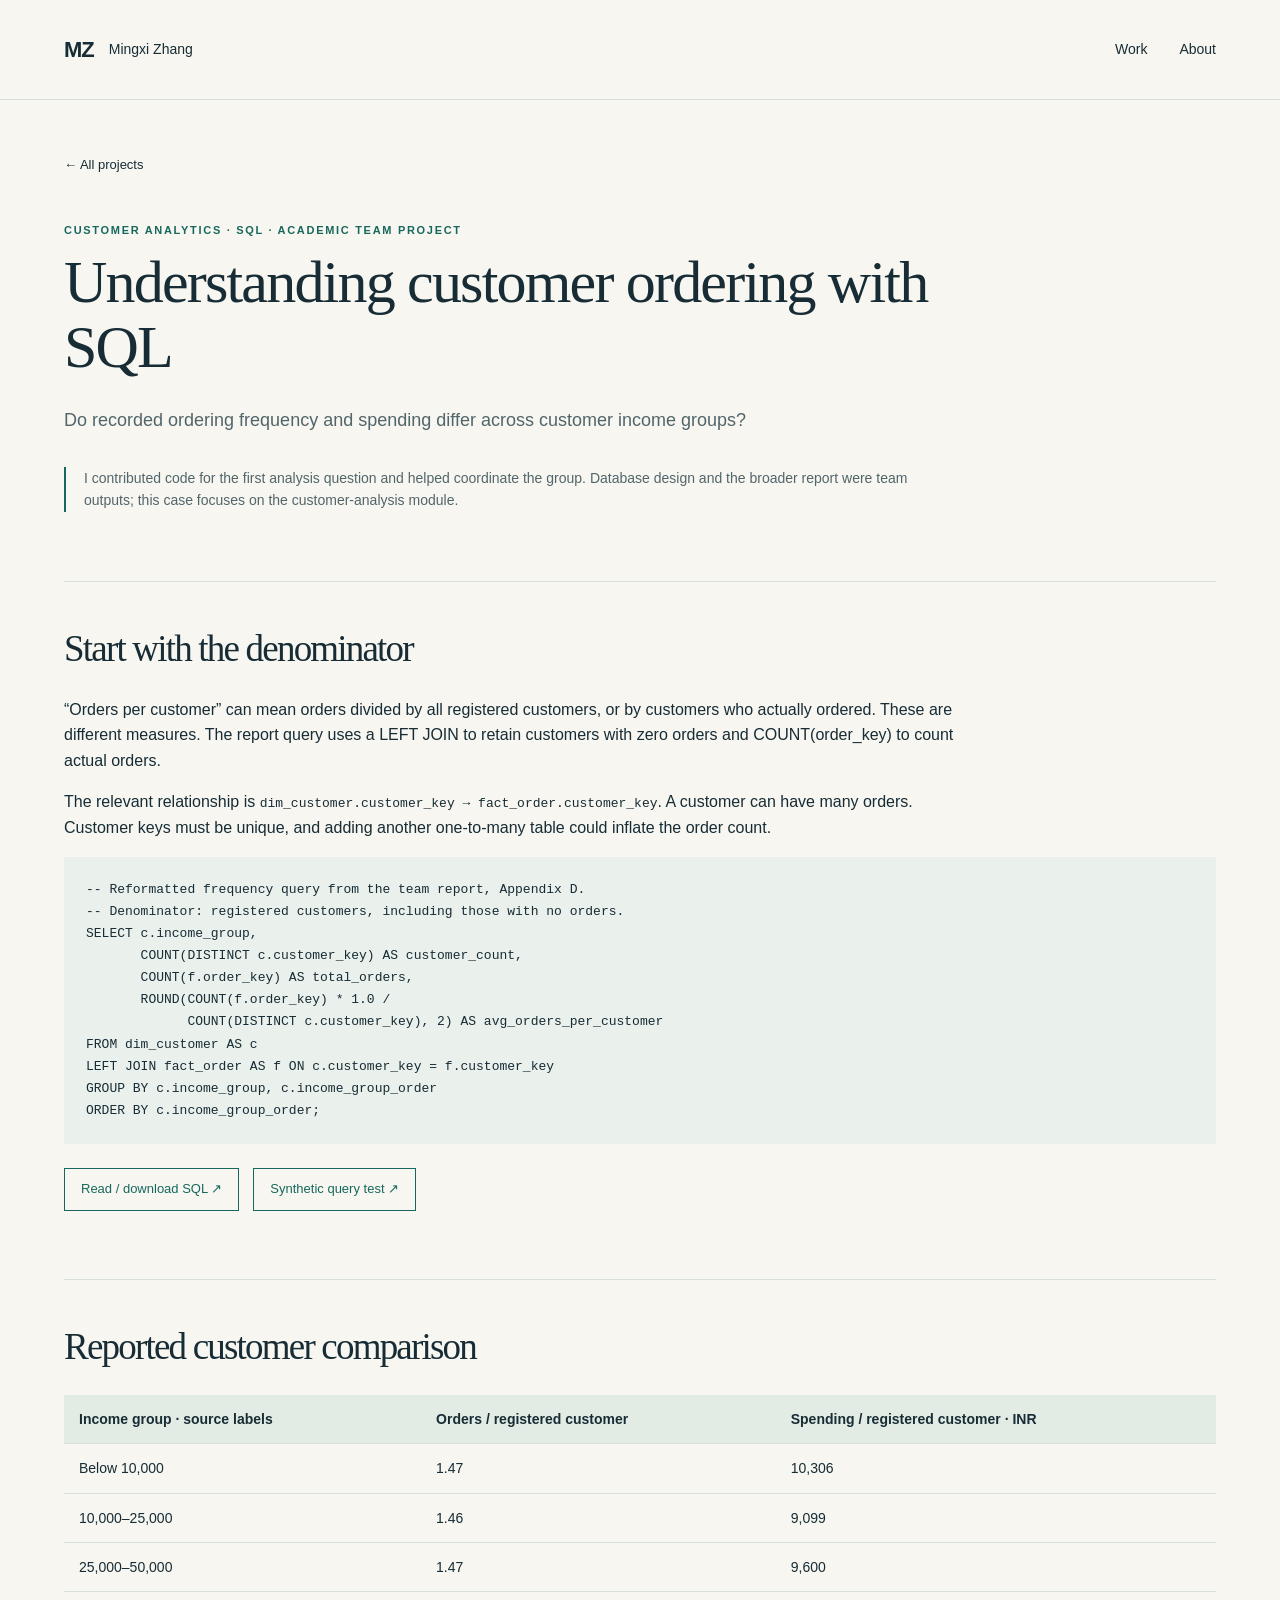
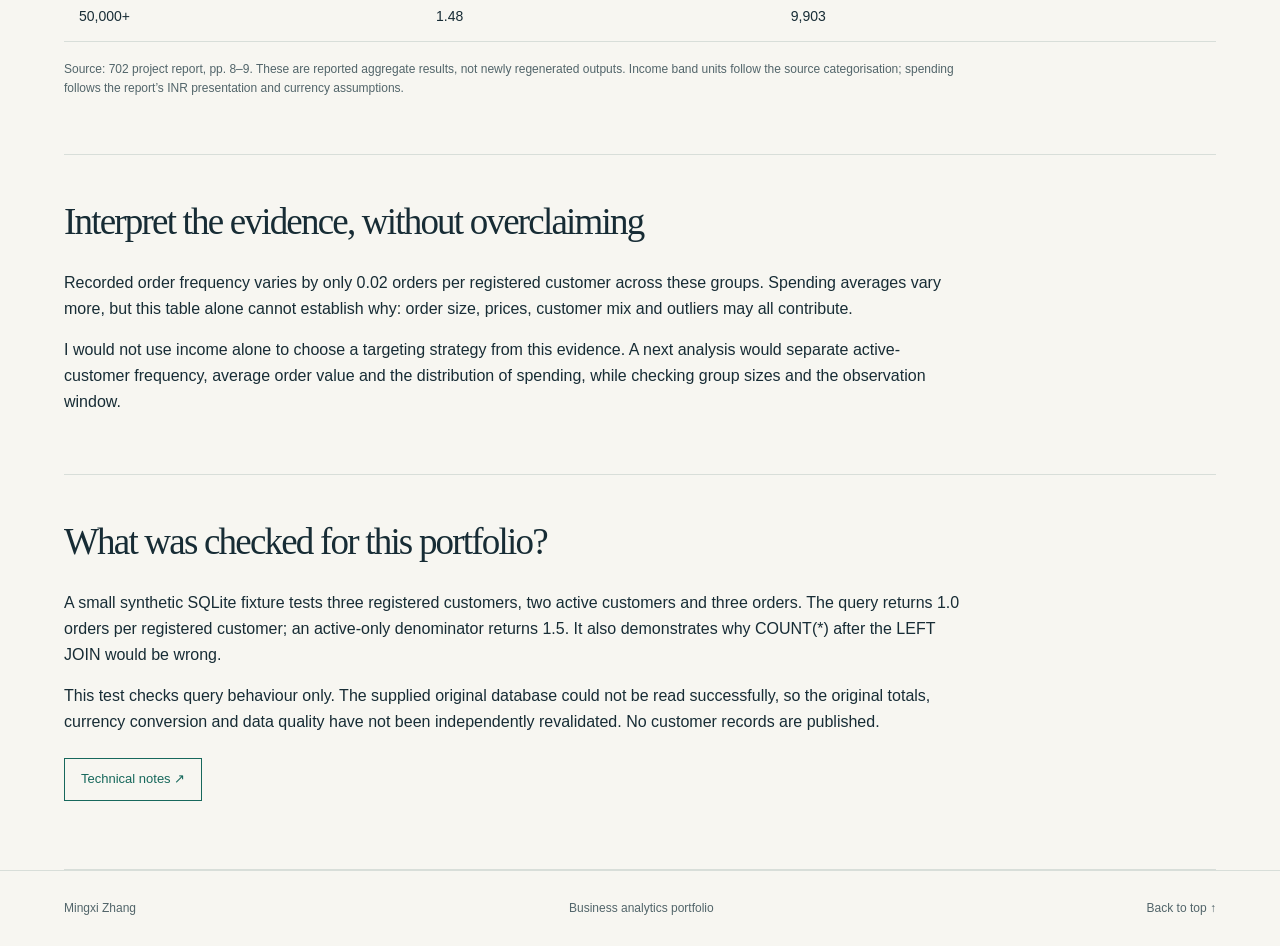
==== customer-sql.html @ ab1c341a "Publish current portfolio" ====
<!doctype html><html lang="en"><head><meta charset="utf-8"><meta name="viewport" content="width=device-width,initial-scale=1"><meta name="description" content="Customer analysis with SQL — Mingxi Zhang's analytics portfolio"><title>Customer analysis with SQL | Mingxi Zhang</title><link rel="stylesheet" href="style.css"></head><body id="top"><a class="skip" href="#main">Skip to content</a><header><a class="brand" href="index.html">MZ<span>Mingxi Zhang</span></a><nav aria-label="Main"><a href="index.html#work">Work</a><a href="index.html#about">About</a></nav></header><main id="main"><section class="case-hero"><a class="back" href="index.html#work">← All projects</a><p class="eyebrow">Customer analytics · SQL · Academic team project</p><h1>Understanding customer ordering with SQL</h1><p class="intro">Do recorded ordering frequency and spending differ across customer income groups?</p><p class="ownership">I contributed code for the first analysis question and helped coordinate the group. Database design and the broader report were team outputs; this case focuses on the customer-analysis module.</p></section><section class="evidence"><h2>Start with the denominator</h2><p>“Orders per customer” can mean orders divided by all registered customers, or by customers who actually ordered. These are different measures. The report query uses a LEFT JOIN to retain customers with zero orders and COUNT(order_key) to count actual orders.</p><p>The relevant relationship is <code>dim_customer.customer_key → fact_order.customer_key</code>. A customer can have many orders. Customer keys must be unique, and adding another one-to-many table could inflate the order count.</p><pre><code>-- Reformatted frequency query from the team report, Appendix D.
-- Denominator: registered customers, including those with no orders.
SELECT c.income_group,
       COUNT(DISTINCT c.customer_key) AS customer_count,
       COUNT(f.order_key) AS total_orders,
       ROUND(COUNT(f.order_key) * 1.0 /
             COUNT(DISTINCT c.customer_key), 2) AS avg_orders_per_customer
FROM dim_customer AS c
LEFT JOIN fact_order AS f ON c.customer_key = f.customer_key
GROUP BY c.income_group, c.income_group_order
ORDER BY c.income_group_order;
</code></pre><div class="resource-links"><a href="examples/customer-sql/frequency.sql">Read / download SQL ↗</a><a href="examples/customer-sql/verify_sql.py">Synthetic query test ↗</a></div></section><section class="evidence"><h2>Reported customer comparison</h2><div class="table-wrap"><table><thead><tr><th scope="col">Income group · source labels</th><th scope="col">Orders / registered customer</th><th scope="col">Spending / registered customer · INR</th></tr></thead><tbody><tr><td>Below 10,000</td><td>1.47</td><td>10,306</td></tr><tr><td>10,000–25,000</td><td>1.46</td><td>9,099</td></tr><tr><td>25,000–50,000</td><td>1.47</td><td>9,600</td></tr><tr><td>50,000+</td><td>1.48</td><td>9,903</td></tr></tbody></table></div><p class="source">Source: 702 project report, pp. 8–9. These are reported aggregate results, not newly regenerated outputs. Income band units follow the source categorisation; spending follows the report’s INR presentation and currency assumptions.</p></section><section class="evidence"><h2>Interpret the evidence, without overclaiming</h2><p>Recorded order frequency varies by only 0.02 orders per registered customer across these groups. Spending averages vary more, but this table alone cannot establish why: order size, prices, customer mix and outliers may all contribute.</p><p>I would not use income alone to choose a targeting strategy from this evidence. A next analysis would separate active-customer frequency, average order value and the distribution of spending, while checking group sizes and the observation window.</p></section><section class="evidence"><h2>What was checked for this portfolio?</h2><p>A small synthetic SQLite fixture tests three registered customers, two active customers and three orders. The query returns 1.0 orders per registered customer; an active-only denominator returns 1.5. It also demonstrates why COUNT(*) after the LEFT JOIN would be wrong.</p><p>This test checks query behaviour only. The supplied original database could not be read successfully, so the original totals, currency conversion and data quality have not been independently revalidated. No customer records are published.</p><div class="resource-links"><a href="examples/customer-sql/README.md">Technical notes ↗</a></div></section></main><footer><span>Mingxi Zhang</span><span>Business analytics portfolio</span><a href="#top">Back to top ↑</a></footer></body></html>
---- style.css ----
:root{--ink:#172c35;--muted:#52656a;--paper:#f7f6f1;--line:#d8ded9;--accent:#17685c;--mint:#e2ece5}*{box-sizing:border-box}html{scroll-behavior:smooth;scroll-padding-top:36px}body{margin:0;background:var(--paper);color:var(--ink);font-family:Arial,Helvetica,sans-serif;line-height:1.6}a{color:inherit;text-decoration:none}a:focus-visible{outline:3px solid var(--accent);outline-offset:6px}header,main,footer{max-width:1280px;margin:auto;padding-left:64px;padding-right:64px}header{display:flex;align-items:center;justify-content:space-between;height:100px;border-bottom:1px solid var(--line)}.brand{display:flex;gap:15px;align-items:center;font-weight:bold;font-size:22px;letter-spacing:-1px}.brand span{font-size:14px;letter-spacing:0;font-weight:normal}nav{display:flex;gap:32px;font-size:14px}nav a:hover,.back:hover,.case-next a:hover{text-decoration:underline}.eyebrow,.small-label{font-size:11px;letter-spacing:1.7px;text-transform:uppercase;font-weight:bold;color:var(--accent)}h1,h2,h3,p{margin-top:0}h1,h2{font-family:Georgia,'Times New Roman',serif;font-weight:normal;letter-spacing:-1.8px}h1{font-size:66px;line-height:1.08;margin-bottom:26px}h2{font-size:37px;line-height:1.22;margin-bottom:26px}h3{font-size:20px;line-height:1.35;letter-spacing:-.4px}.intro{font-size:18px;color:var(--muted);max-width:610px}.hero{display:grid;grid-template-columns:1.7fr 1fr;gap:75px;padding:92px 0 82px}.button{display:inline-flex;gap:35px;background:var(--ink);color:white;padding:14px 22px;margin-top:18px;font-size:14px}.button:hover{background:var(--accent)}.hero-note{align-self:center;border-left:2px solid var(--accent);padding:28px 0 28px 32px}.hero-note p{font-size:23px;line-height:1.7;margin:20px 0 26px}.note-bottom{font-size:12px;color:var(--muted)}.section-head{display:flex;justify-content:space-between;gap:25px;align-items:end}.section-head>p{color:var(--muted);font-size:13px}.projects{display:grid;grid-template-columns:repeat(3,1fr);gap:22px}.project{display:flex;flex-direction:column;background:#fff;border:1px solid var(--line);padding:24px;transition:transform .2s,border-color .2s}.project:hover{transform:translateY(-5px);border-color:var(--accent)}.card-top{display:flex;justify-content:space-between;gap:12px}.card-top .eyebrow{font-size:9px;letter-spacing:1px}.arrow{font-size:24px}.visual{background:var(--mint);margin:20px -24px 25px;padding:25px 14px;min-height:175px;display:grid;place-items:center}.project-1 .visual{background:#e9e9e1}.project-2 .visual{background:#e2e9ec}.mini-model{width:100%;max-width:275px;text-align:center;font-size:10px}.mini-model>span{display:inline-block;border:1px solid #8aa49a;padding:7px 18px;background:rgba(255,255,255,.5)}.branches{display:flex;gap:8px;justify-content:center;padding:16px 0;position:relative}.branches:before,.branches:after{content:'';position:absolute;height:16px;width:1px;background:#8aa49a;left:50%}.branches:before{top:0}.branches:after{bottom:0}.branches b{padding:7px 8px;background:#fff;border:1px solid #b5c4bc;font-weight:normal;flex:1}.project h3{min-height:54px}.project p{font-size:14px;color:var(--muted)}.card-bottom{margin-top:auto;border-top:1px solid var(--line);padding-top:15px;display:flex;flex-direction:column;gap:16px;font-size:10px;color:var(--muted)}.card-bottom span:last-child{font-size:13px;font-weight:bold;color:var(--ink)}.more{padding:60px 0 70px}.more-grid{display:grid;grid-template-columns:1fr 1fr;gap:22px}.more-card{display:flex;justify-content:space-between;gap:25px;border-top:1px solid var(--line);padding-top:26px}.more-card:hover h3{color:var(--accent)}.more-card h3{margin:14px 0 10px}.more-card p{font-size:14px;color:var(--muted);max-width:380px}.tool-line{font-size:12px;color:var(--muted)}.about{display:grid;grid-template-columns:1fr 1.4fr;gap:80px;padding:60px 0 80px;border-top:1px solid var(--line)}.about p{color:var(--muted)}.skills{display:flex;flex-wrap:wrap;gap:10px;margin-top:30px}.skills span{border:1px solid var(--line);padding:7px 12px;font-size:12px;color:var(--ink)}footer{border-top:1px solid var(--line);display:flex;justify-content:space-between;gap:24px;padding-top:28px;padding-bottom:28px;color:var(--muted);font-size:12px}.skip{position:absolute;top:-100px;background:#fff;padding:10px;z-index:10}.skip:focus{top:10px}.case-hero{padding:55px 0 55px;border-bottom:1px solid var(--line)}.back{display:block;font-size:13px;margin-bottom:46px}.case-hero h1{max-width:920px;font-size:60px}.case-hero .intro{max-width:760px}.case-intro{display:grid;grid-template-columns:1.1fr 1fr;gap:70px;padding:55px 0}.case-intro h2{font-size:32px}.role{background:var(--mint);padding:28px 30px}.role p:last-child{font-size:15px;margin-bottom:0}.approach{padding:30px 0 60px}.steps{list-style:none;padding:0;display:grid;grid-template-columns:repeat(4,1fr);gap:28px}.steps li{border-top:1px solid var(--line);padding-top:20px}.step-num{color:var(--accent);font-size:12px;display:block;margin-bottom:20px}.steps p{font-size:14px;color:var(--muted)}.steps h3{font-size:18px}.findings{border-top:1px solid var(--line);padding:50px 0}.findings article{display:grid;grid-template-columns:1fr 1.5fr;gap:70px;border-bottom:1px solid var(--line);padding:22px 0}.findings article p{font-size:16px;color:var(--muted);margin-bottom:0}.findings article h3{margin-bottom:0}.decision{background:var(--ink);color:white;padding:40px 45px}.decision .eyebrow{color:#b6d8c9}.decision p:last-child{font-size:18px;max-width:850px;margin-bottom:0}.limits{max-width:870px;padding:44px 0;color:var(--muted);font-size:14px}.disclosure{font-size:12px;border-left:2px solid var(--line);padding-left:20px;margin-top:25px}.case-next{border-top:1px solid var(--line);padding:25px 0 50px;display:flex;justify-content:space-between;font-size:13px}@media(max-width:1000px){header,main,footer{padding-left:32px;padding-right:32px}h1{font-size:51px}.hero{gap:40px}.projects{gap:14px}.project{padding:18px}.visual{margin-left:-18px;margin-right:-18px}.card-top .eyebrow{font-size:8px}.steps{grid-template-columns:1fr 1fr}.case-intro{gap:35px}}@media(max-width:700px){header,main,footer{padding-left:22px;padding-right:22px}header{height:80px}.brand span{display:none}nav{gap:24px}.hero{grid-template-columns:1fr;gap:34px;padding:55px 0}h1{font-size:43px;letter-spacing:-1.5px}h2{font-size:31px}.intro{font-size:16px}.hero-note{padding:5px 0 5px 20px}.hero-note p{font-size:18px;margin:10px 0}.section-head{display:block}.section-head>p br{display:none}.projects{grid-template-columns:1fr;gap:24px}.project{padding:24px}.project h3{min-height:0}.visual{margin-left:-24px;margin-right:-24px}.card-top .eyebrow{font-size:10px}.more-grid,.about,.case-intro{grid-template-columns:1fr;gap:30px}.more-grid{gap:36px}.about{padding:45px 0}.more{padding-bottom:45px}.about h2{margin-bottom:0}footer{flex-wrap:wrap;font-size:11px}.case-hero h1{font-size:43px}.case-hero{padding:35px 0}.case-intro{padding:35px 0}.case-intro h2{font-size:28px}.steps{gap:20px}.findings article{grid-template-columns:1fr;gap:12px}.decision{padding:30px 24px}.decision p:last-child{font-size:16px}.case-next{gap:25px}.hero-note .note-bottom{font-size:11px}}@media(prefers-reduced-motion:reduce){html{scroll-behavior:auto}.project{transition:none}}

.ownership{max-width:850px;font-size:14px;border-left:2px solid var(--accent);padding-left:18px;margin-top:32px;color:var(--muted)}.evidence{padding:44px 0;border-bottom:1px solid var(--line)}.evidence p{max-width:900px}.source{font-size:12px;color:var(--muted);margin-top:18px}.table-wrap{overflow:auto}table{width:100%;border-collapse:collapse;font-size:14px;text-align:left}th,td{padding:13px 15px;border-bottom:1px solid var(--line);white-space:nowrap}th{background:var(--mint)}.resource-links{display:flex;flex-wrap:wrap;gap:14px;margin:24px 0}.resource-links a{border:1px solid var(--accent);padding:10px 16px;font-size:13px;color:var(--accent)}.resource-links a:hover{background:var(--mint)}pre{overflow:auto;background:#eaf0eb;padding:22px;font-size:13px;line-height:1.7}code{font-family:monospace}.figure{width:100%;height:auto;display:block;border:1px solid var(--line);background:white}.metrics{display:grid;grid-template-columns:repeat(3,1fr);gap:20px;margin:26px 0}.metric{background:var(--mint);padding:24px}.metric strong{display:block;font-family:Georgia,serif;font-size:32px;font-weight:normal}.metric span{font-size:13px}.network{display:flex;align-items:center;justify-content:center;gap:18px;padding:28px;background:var(--mint);flex-wrap:wrap}.network .nodes{display:flex;flex-direction:column;gap:8px}.network b{display:block;border:1px solid #90aaa1;padding:12px;font-size:14px;background:white;font-weight:normal}.case-end{padding:32px 0 45px}.source a,.evidence p a{text-decoration:underline}@media(max-width:700px){.metrics{grid-template-columns:1fr}.metric{padding:16px}.evidence{padding:32px 0}th,td{padding:10px}.network{gap:10px}}
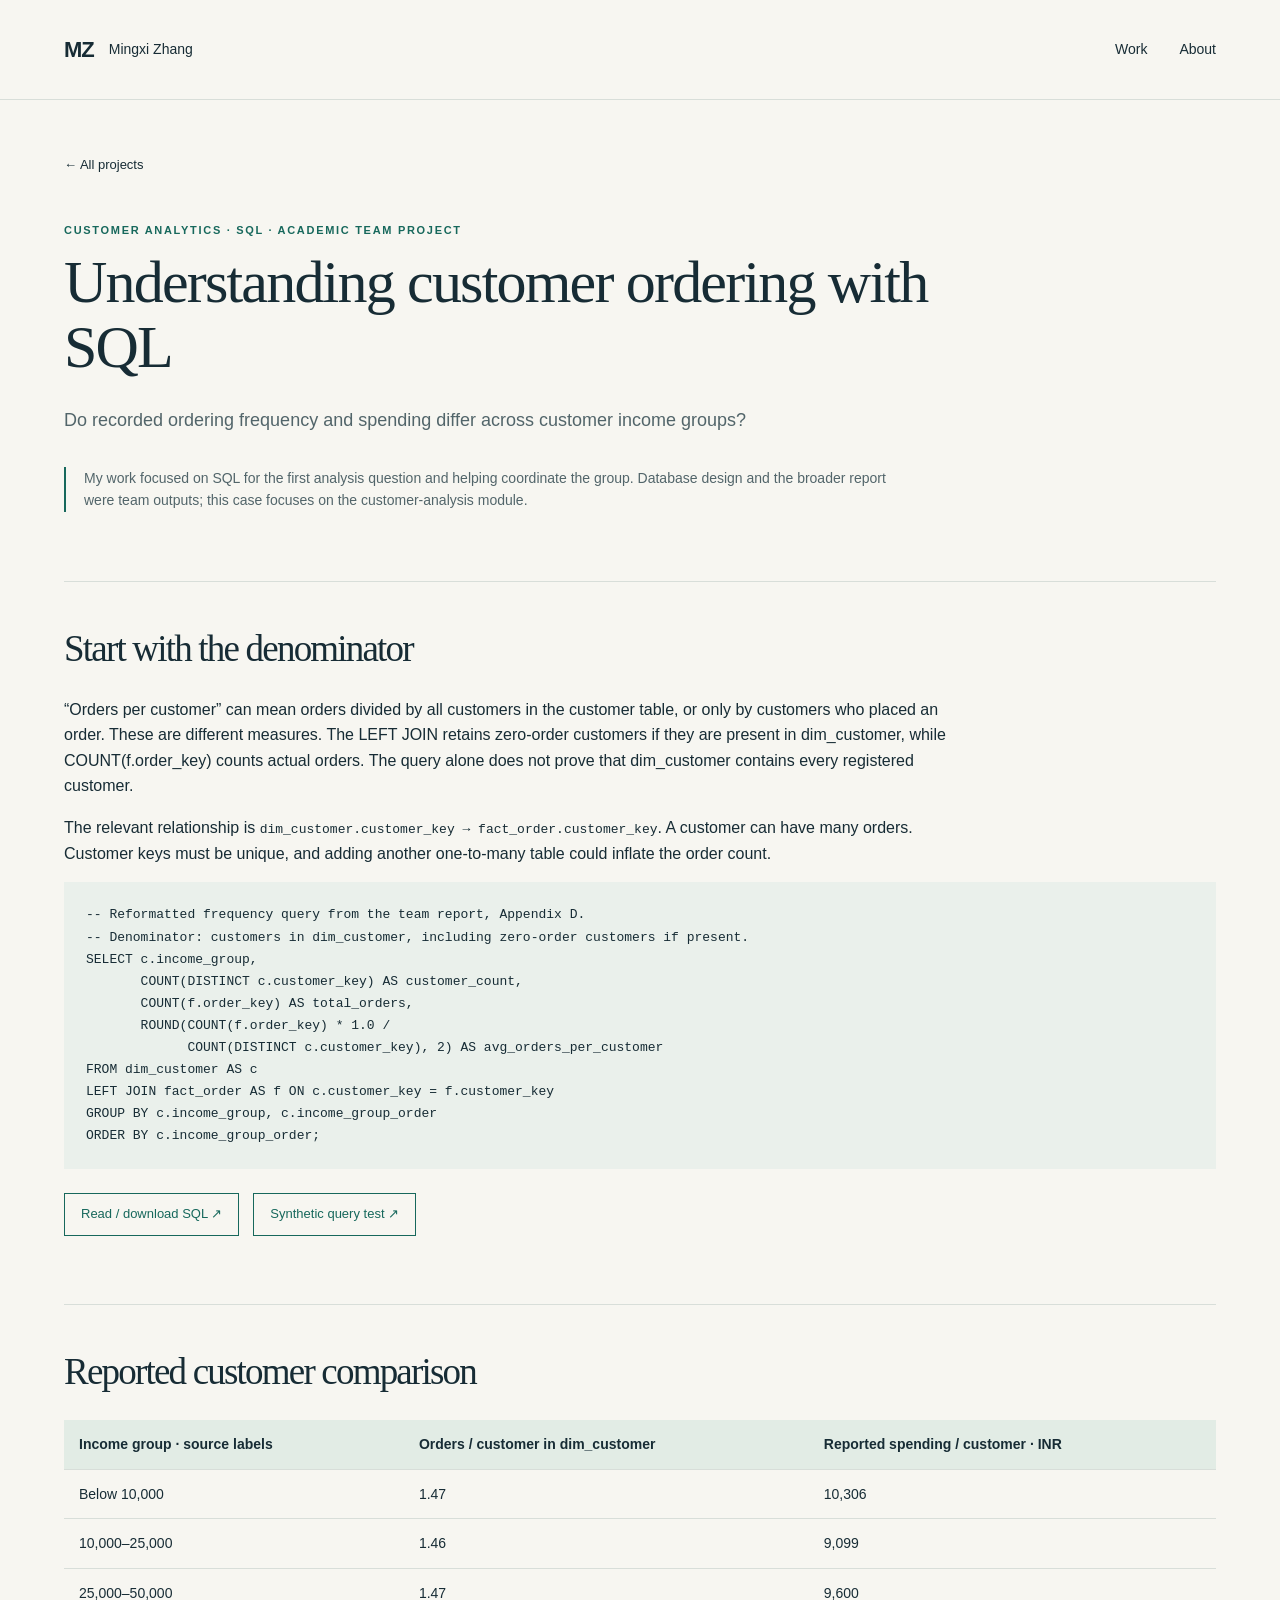
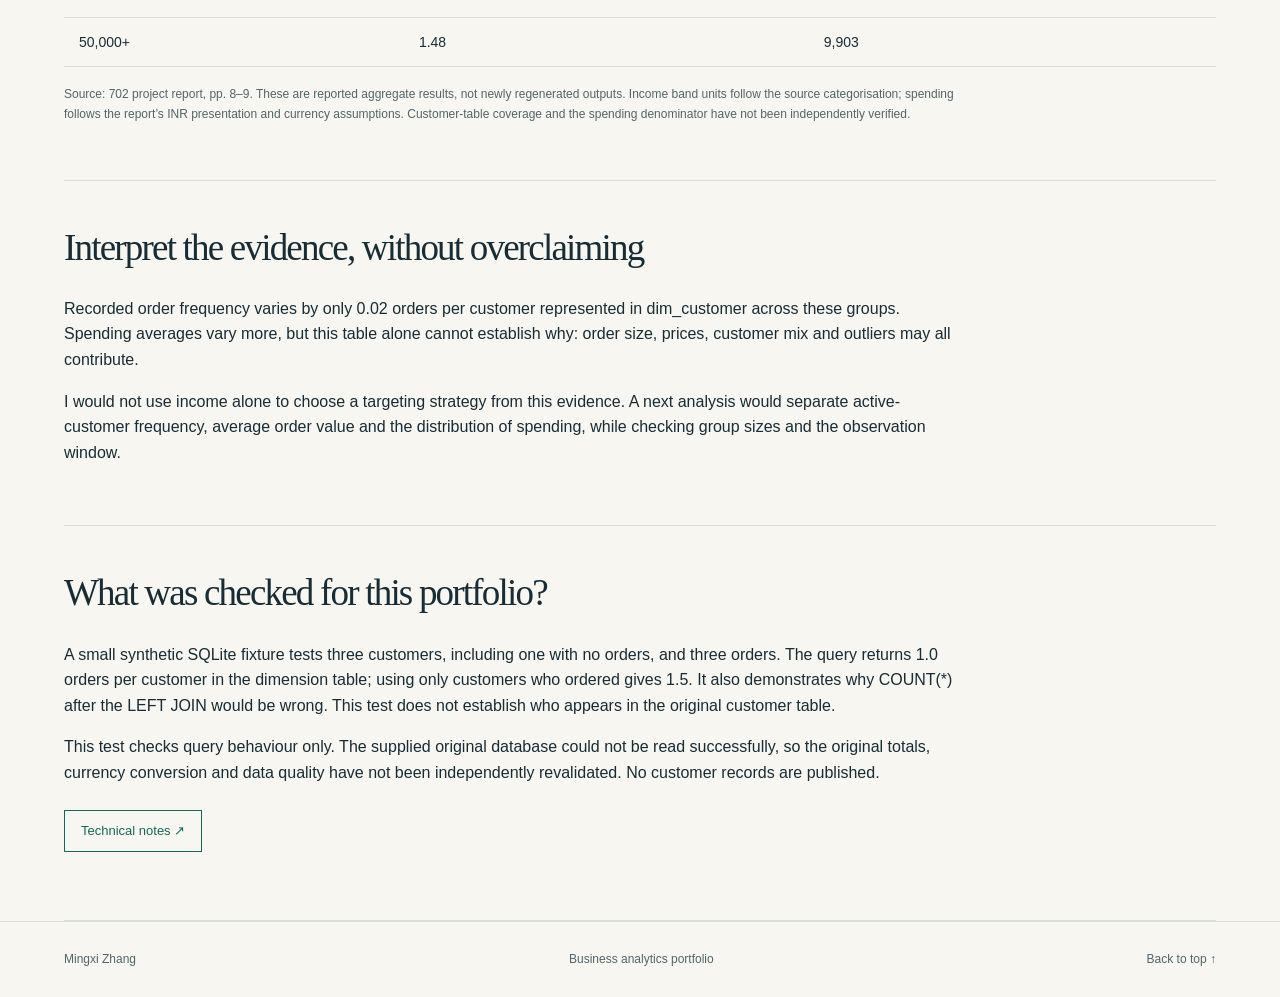
==== commit 6ef56209: "Clarify portfolio evidence and metric definitions" ====
--- a/customer-sql.html
+++ b/customer-sql.html
@@ -1,5 +1,5 @@
-<!doctype html><html lang="en"><head><meta charset="utf-8"><meta name="viewport" content="width=device-width,initial-scale=1"><meta name="description" content="Customer analysis with SQL — Mingxi Zhang's analytics portfolio"><title>Customer analysis with SQL | Mingxi Zhang</title><link rel="stylesheet" href="style.css"></head><body id="top"><a class="skip" href="#main">Skip to content</a><header><a class="brand" href="index.html">MZ<span>Mingxi Zhang</span></a><nav aria-label="Main"><a href="index.html#work">Work</a><a href="index.html#about">About</a></nav></header><main id="main"><section class="case-hero"><a class="back" href="index.html#work">← All projects</a><p class="eyebrow">Customer analytics · SQL · Academic team project</p><h1>Understanding customer ordering with SQL</h1><p class="intro">Do recorded ordering frequency and spending differ across customer income groups?</p><p class="ownership">I contributed code for the first analysis question and helped coordinate the group. Database design and the broader report were team outputs; this case focuses on the customer-analysis module.</p></section><section class="evidence"><h2>Start with the denominator</h2><p>“Orders per customer” can mean orders divided by all registered customers, or by customers who actually ordered. These are different measures. The report query uses a LEFT JOIN to retain customers with zero orders and COUNT(order_key) to count actual orders.</p><p>The relevant relationship is <code>dim_customer.customer_key → fact_order.customer_key</code>. A customer can have many orders. Customer keys must be unique, and adding another one-to-many table could inflate the order count.</p><pre><code>-- Reformatted frequency query from the team report, Appendix D.
--- Denominator: registered customers, including those with no orders.
+<!doctype html><html lang="en"><head><meta charset="utf-8"><meta name="viewport" content="width=device-width,initial-scale=1"><meta name="description" content="Customer analysis with SQL — Mingxi Zhang's analytics portfolio"><title>Customer analysis with SQL | Mingxi Zhang</title><link rel="stylesheet" href="style.css"></head><body id="top"><a class="skip" href="#main">Skip to content</a><header><a class="brand" href="index.html">MZ<span>Mingxi Zhang</span></a><nav aria-label="Main"><a href="index.html#work">Work</a><a href="index.html#about">About</a></nav></header><main id="main"><section class="case-hero"><a class="back" href="index.html#work">← All projects</a><p class="eyebrow">Customer analytics · SQL · Academic team project</p><h1>Understanding customer ordering with SQL</h1><p class="intro">Do recorded ordering frequency and spending differ across customer income groups?</p><p class="ownership">My work focused on SQL for the first analysis question and helping coordinate the group. Database design and the broader report were team outputs; this case focuses on the customer-analysis module.</p></section><section class="evidence"><h2>Start with the denominator</h2><p>“Orders per customer” can mean orders divided by all customers in the customer table, or only by customers who placed an order. These are different measures. The LEFT JOIN retains zero-order customers if they are present in dim_customer, while COUNT(f.order_key) counts actual orders. The query alone does not prove that dim_customer contains every registered customer.</p><p>The relevant relationship is <code>dim_customer.customer_key → fact_order.customer_key</code>. A customer can have many orders. Customer keys must be unique, and adding another one-to-many table could inflate the order count.</p><pre><code>-- Reformatted frequency query from the team report, Appendix D.
+-- Denominator: customers in dim_customer, including zero-order customers if present.
 SELECT c.income_group,
        COUNT(DISTINCT c.customer_key) AS customer_count,
        COUNT(f.order_key) AS total_orders,
@@ -9,4 +9,4 @@
 LEFT JOIN fact_order AS f ON c.customer_key = f.customer_key
 GROUP BY c.income_group, c.income_group_order
 ORDER BY c.income_group_order;
-</code></pre><div class="resource-links"><a href="examples/customer-sql/frequency.sql">Read / download SQL ↗</a><a href="examples/customer-sql/verify_sql.py">Synthetic query test ↗</a></div></section><section class="evidence"><h2>Reported customer comparison</h2><div class="table-wrap"><table><thead><tr><th scope="col">Income group · source labels</th><th scope="col">Orders / registered customer</th><th scope="col">Spending / registered customer · INR</th></tr></thead><tbody><tr><td>Below 10,000</td><td>1.47</td><td>10,306</td></tr><tr><td>10,000–25,000</td><td>1.46</td><td>9,099</td></tr><tr><td>25,000–50,000</td><td>1.47</td><td>9,600</td></tr><tr><td>50,000+</td><td>1.48</td><td>9,903</td></tr></tbody></table></div><p class="source">Source: 702 project report, pp. 8–9. These are reported aggregate results, not newly regenerated outputs. Income band units follow the source categorisation; spending follows the report’s INR presentation and currency assumptions.</p></section><section class="evidence"><h2>Interpret the evidence, without overclaiming</h2><p>Recorded order frequency varies by only 0.02 orders per registered customer across these groups. Spending averages vary more, but this table alone cannot establish why: order size, prices, customer mix and outliers may all contribute.</p><p>I would not use income alone to choose a targeting strategy from this evidence. A next analysis would separate active-customer frequency, average order value and the distribution of spending, while checking group sizes and the observation window.</p></section><section class="evidence"><h2>What was checked for this portfolio?</h2><p>A small synthetic SQLite fixture tests three registered customers, two active customers and three orders. The query returns 1.0 orders per registered customer; an active-only denominator returns 1.5. It also demonstrates why COUNT(*) after the LEFT JOIN would be wrong.</p><p>This test checks query behaviour only. The supplied original database could not be read successfully, so the original totals, currency conversion and data quality have not been independently revalidated. No customer records are published.</p><div class="resource-links"><a href="examples/customer-sql/README.md">Technical notes ↗</a></div></section></main><footer><span>Mingxi Zhang</span><span>Business analytics portfolio</span><a href="#top">Back to top ↑</a></footer></body></html>+</code></pre><div class="resource-links"><a href="examples/customer-sql/frequency.sql">Read / download SQL ↗</a><a href="examples/customer-sql/verify_sql.py">Synthetic query test ↗</a></div></section><section class="evidence"><h2>Reported customer comparison</h2><div class="table-wrap"><table><thead><tr><th scope="col">Income group · source labels</th><th scope="col">Orders / customer in dim_customer</th><th scope="col">Reported spending / customer · INR</th></tr></thead><tbody><tr><td>Below 10,000</td><td>1.47</td><td>10,306</td></tr><tr><td>10,000–25,000</td><td>1.46</td><td>9,099</td></tr><tr><td>25,000–50,000</td><td>1.47</td><td>9,600</td></tr><tr><td>50,000+</td><td>1.48</td><td>9,903</td></tr></tbody></table></div><p class="source">Source: 702 project report, pp. 8–9. These are reported aggregate results, not newly regenerated outputs. Income band units follow the source categorisation; spending follows the report’s INR presentation and currency assumptions. Customer-table coverage and the spending denominator have not been independently verified.</p></section><section class="evidence"><h2>Interpret the evidence, without overclaiming</h2><p>Recorded order frequency varies by only 0.02 orders per customer represented in dim_customer across these groups. Spending averages vary more, but this table alone cannot establish why: order size, prices, customer mix and outliers may all contribute.</p><p>I would not use income alone to choose a targeting strategy from this evidence. A next analysis would separate active-customer frequency, average order value and the distribution of spending, while checking group sizes and the observation window.</p></section><section class="evidence"><h2>What was checked for this portfolio?</h2><p>A small synthetic SQLite fixture tests three customers, including one with no orders, and three orders. The query returns 1.0 orders per customer in the dimension table; using only customers who ordered gives 1.5. It also demonstrates why COUNT(*) after the LEFT JOIN would be wrong. This test does not establish who appears in the original customer table.</p><p>This test checks query behaviour only. The supplied original database could not be read successfully, so the original totals, currency conversion and data quality have not been independently revalidated. No customer records are published.</p><div class="resource-links"><a href="examples/customer-sql/README.md">Technical notes ↗</a></div></section></main><footer><span>Mingxi Zhang</span><span>Business analytics portfolio</span><a href="#top">Back to top ↑</a></footer></body></html>
